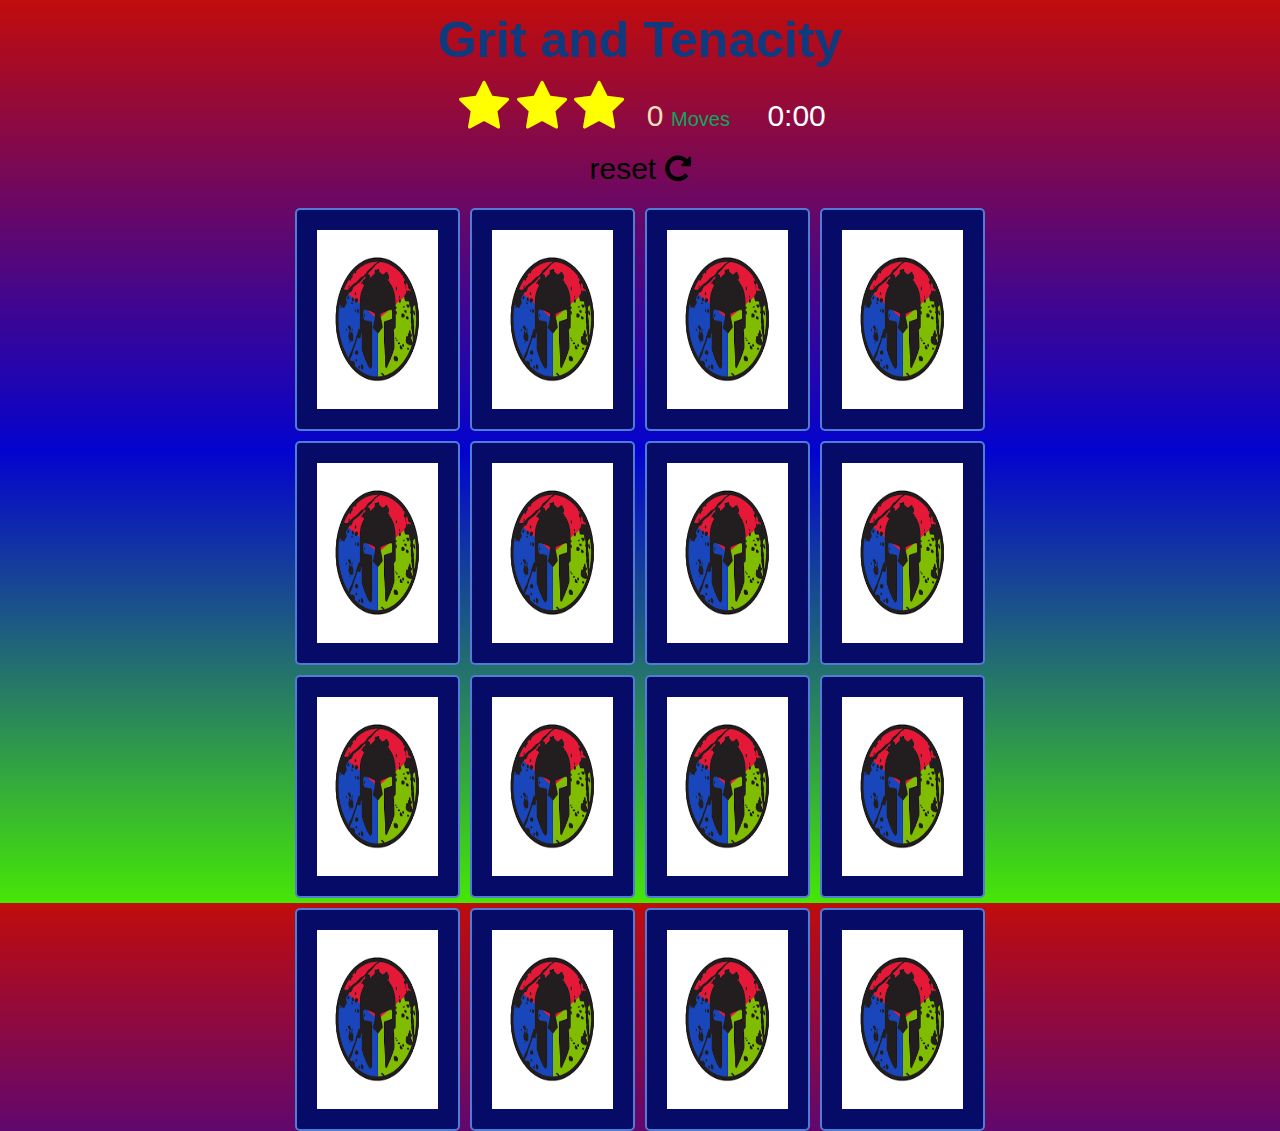
==== index.html @ aaea5014 "first commit" ====
<!DOCTYPE html>
<html lang="en">

<head>
  <meta charset="UTF-8">

  <h1> <title> Ramona's FCC Memory Game </title></h1>

  <link rel="stylesheet" href="css/mem.css">
  <link rel="stylesheet" href="font-awesome-4.7.0/css/font-awesome.min.css">
</head>

<!-- stars -->

<body>

  <div class="container">

    <header>
      <h1 class="title"> Grit and Tenacity </h1>
    </header>

    <!-- ScorePanel stars - timer - reset -->


    <section class="scoreheader">

      <ul class="stars">
        <li>
          <i id="star1" class="fa fa-star fa-2x"></i>
        </li>
        <li>
          <i id="star2" class="fa fa-star fa-2x"></i>
        </li>
        <li>
          <i id="star3" class="fa fa-star fa-2x"></i>
        </li>
      </ul>

      <!--moves -->
      <span class="moves">0</span>
      <span class="move">Moves</span>
      <!--timer-->
      <span class="timer">0:00</span>
    </section>

    <!--restart-->
    <div id= "resetBtn" class = "reset">reset
      <i class="fa fa-repeat"></i>
    </div>
    <!-- </section> -->


    <!--modal Brad Traversy https://www.youtube.com/watch?v=6ophW7Ask_0 need to reset game to Play again button 
    <button id="modalBtn" class="button">Play Again!!!</button>also the reset button-->
    <!--need this inside the modal not outside -->

    <div id="simpleModal" class="modal">
      <div class="modal-content">
        <div class="modal-header">
          <span class="closeBtn">&times;</span>
          <h2> Yeah !!!! </h2>
        </div>

        <div class="modal-body">
          <h3>Congratulations!</h3>
          <div>Your finishing time is
            <div class="clock"> 0:00 </div>          
            <div class= "moves"></div>  
          </div>

            <ul style="list-style-type: none" class="stars">
              <li><i class="fa fa-star"></i></li>
              <li><i class="fa fa-star"></i></li>
              <li><i class="fa fa-star"></i></li>
            </ul>
          

        </div>
        <div class="modal-footer">
          <h3>That's what we got !!!</h3>
          <button id="modalBtn" class="replay" onclick="restartGame()">Play Again!!!</button>


        </div>
      </div>
    </div>

    <!--game board-->
    <section class="fcc memory-game">

      <div class="memory-card" data-card="FtKnox1">
        <img class="front-face" src="img2/FtKnox1.svg" alt="Ft. Knox1" />
        <img class="back-face" src="img2/spartan trifecta helmet.svg" alt="spartan trifecta" />
      </div>

      <div class="memory-card" data-card="FtKnox1">
        <img class="front-face" src="img2/FtKnox1.svg" alt="Ft. Knox1" />
        <img class="back-face" src="img2/spartan trifecta helmet.svg" alt="spartan trifecta" />
      </div>

      <div class="memory-card" data-card="ohioSprint18">
        <img class="front-face" src="img2/ohioSprint18.svg" alt="Ohio" />
        <img class="back-face" src="img2/spartan trifecta helmet.svg" alt="spartan trifecta" />
      </div>

      <div class="memory-card" data-card="ohioSprint18">
        <img class="front-face" src="img2/ohioSprint18.svg" alt="Ohio" />
        <img class="back-face" src="img2/spartan trifecta helmet.svg" alt="spartan trifecta" />
      </div>

      <div class="memory-card" data-card="WD firejump">
        <img class="front-face" src="img2/WD firejump.svg" alt="WD firejump" />
        <img class="back-face" src="img2/spartan trifecta helmet.svg" alt="spartan trifecta" />
      </div>

      <div class="memory-card" data-card="WD firejump">
        <img class="front-face" src="img2/WD firejump.svg" alt="WD firejump" />
        <img class="back-face" src="img2/spartan trifecta helmet.svg" alt="spartan trifecta" />
      </div>

      <div class="memory-card" data-card="WD together">
        <img class="front-face" src="img2/WD together.svg" alt="html" />
        <img class="back-face" src="img2/spartan trifecta helmet.svg" alt="spartan trifecta" />
      </div>

      <div class="memory-card" data-card="WD together">
        <img class="front-face" src="img2/WD together.svg" alt="html" />
        <img class="back-face" src="img2/spartan trifecta helmet.svg" alt="spartan trifecta" />
      </div>

      <div class="memory-card" data-card="warriordash">
        <img class="front-face" src="img2/warriordash.svg" alt="warriordash" />
        <img class="back-face" src="img2/spartan trifecta helmet.svg" alt="spartan trifecta" />
      </div>

      <div class="memory-card" data-card="warriordash">
        <img class="front-face" src="img2/warriordash.svg" alt="warriordash" />
        <img class="back-face" src="img2/spartan trifecta helmet.svg" alt="spartan trifecta" />
      </div>

      <div class="memory-card" data-card="dirty">
        <img class="front-face" src="img2/dirty.svg" alt="Dirty David" />
        <img class="back-face" src="img2/spartan trifecta helmet.svg" alt="spartan trifecta" />
      </div>

      <div class="memory-card" data-card="dirty">
        <img class="front-face" src="img2/dirty.svg" alt="Dirty David" />
        <img class="back-face" src="img2/spartan trifecta helmet.svg" alt="spartan trifecta" />
      </div>

      <div class="memory-card" data-card="FtKnox2">
        <img class="front-face" src="img2/FtKnox2.svg" alt="FT Knox2" />
        <img class="back-face" src="img2/spartan trifecta helmet.svg" alt="spartan trifecta" />
      </div>

      <div class="memory-card" data-card="FtKnox2">
        <img class="front-face" src="img2/FtKnox2.svg" alt="FT Knox2" />
        <img class="back-face" src="img2/spartan trifecta helmet.svg" alt="spartan trifecta" />
      </div>

      <div class="memory-card" data-card="spartan fire jump">
        <img class="front-face" src="img2/spartan fire jump.svg" alt="spartan fire jump" />
        <img class="back-face" src="img2/spartan trifecta helmet.svg" alt="spartan trifecta" />
      </div>

      <div class="memory-card" data-card="spartan fire jump">
        <img class="front-face" src="img2/spartan fire jump.svg" alt="spartana fire jump" />
        <img class="back-face" src="img2/spartan trifecta helmet.svg" alt="spartan trifecta" />
      </div>
     
      <!--background hide -->
      <!--body-->
      <!--heading with title -->
      <!--stats  time/stars/moves-->
      <!--replay buttons yes/no -->
      <!---->
      <!---->
  
  </section>

</div>
  <script src="js/mem2.js"></script>
</body>
</html>
---- css/mem.css ----
* {
    padding: 0;
    margin: 0;
    box-sizing: border-box;
}

.title {
    text-align: center;
    font-weight: bolder;
    color: rgb(15, 58, 126);
    font-size: 50px
}

body {
    width: 100%;
    height: 75%;
    margin: 0;
    padding: 0;
    display: flex;
    background: rgb(75, 13, 100);
    background: linear-gradient(rgb(192, 12, 12),rgb(3, 3, 207),rgb(70, 231, 6));
    /* height: 80vh;
    display: flex;
    background: rgb(75, 13, 100);*/
}
.shooter {
    width: 100%;
    height: auto;
}
.footer-img {
    display: block;
    margin-left: auto;
    margin-right: auto;
    width: 200px;
    position: absolute;
    /* height: auto; */
    
}
.container {
    display: flex;
    justify-content: center;
    align-items: center;
    flex-direction: column;
    margin: 0 auto;
}

.memory-game {
    width: 700px;
    height: 700px;
    margin: auto;
    margin-top: 10px;
    display: flex;
    flex-wrap: wrap;
    perspective: 800px;
}

/*psuedo class learned about this last week with Judi */
.memory-card {
    width: calc(25% - 10px);
    height: calc(33.333% - 10px);
    margin: 5px;
    position: relative;
    transform: scale(1);
    transform-style: preserve-3d;
    transition: transform .5s;
}

.memory-card:active {
    transform: scale(.97);
    transition: transform .2s;
}

.memory-card.flip {
    transform: rotateY(180deg);
}

.front-face,
.back-face {
    width: 100%;
    height: 100%;
    padding: 20px;
    position: absolute;
    border-radius: 5px;
    background: rgb(5, 11, 102);
    border: 2px solid rgba(90, 138, 228, 0.89);
    backface-visibility: hidden;
}

.front-face {
    transform: rotateY(180deg);
}

/*score panel*/
.scoreheader {
    text-align: left;
    width: 350;
    margin-bottom: 5px;
    margin-left: 5px;
}

.scoreheader .stars {
    margin: 0;
    padding: 0;
    display: inline-block;
    margin: 0 15px 0 0;
}

.scoreheader .stars li {
    list-style: none;
    display: inline-block;
    color: yellow;
    font-size: 30;
}

#resetBtn {
    float: center;
    cursor: pointer;
    /* padding-left: 70px; */
    font-size: 30px;
    /* margin-left: 15em; */
  
}

.scoreheader .moves {
    font-size: 30px;
    color: wheat;
    margin-right: auto;
}

.scoreheader .move {
    font-size: 20px;
    color: rgb(7, 170, 94);
    margin-left: em10px;
}

.scoreheader .timer {
    font-size: 30px;
    color: white;
    margin-left: 1em;
}

/*Modal - Brad Traversy https://www.youtube.com/watch?v=6ophW7Ask_0*/
body {
    font-family: Arial, Helvetica, sans-serif;
    font-size: 27px;
    line-height: 1.6;
}

.button {
    background-color: rgb(20, 163, 92);
    padding: 1em 2em;
    color: #fff;
    border: 0;
}

.replay {
    background-color: rgb(20, 163, 92);
    padding: 1em 2em;
    color: #fff;
    border: 0;
    /* margin-left: 14em; */
}

.button:hover {
    background: rgb(0, 12, 4);
}

.modal {
    display: none;
    position: fixed;
    z-index: 1;
    left: 0;
    top: 0;
    height: 100%;
    width: 100%;
    overflow: auto;
    background-color: rgba(7, 1, 17, 0.4);
}

.modal-content {
    background-color: #15f032;
    margin: 30% auto;
    width: 40%;
    box-shadow: 0 5px 8px 0 rgba(0, 0, 0, 0.2), 0 7px 20px 0 rgba(0, 0, 0, 0.17);
    animation-name: modalopen;
    animation-duration: 3s;
    text-align: center;
}

.modal-header h2,
.modal-footer h3 {
    margin: 0;
}

.modal-header {
    background: blueviolet;
    background: linear-gradient(rgb(9, 143, 27), rgb(51, 33, 151));
    padding: 15px;
    color: #f4f4f4;
    text-align: center;
}

.modal-body {
    padding: 10px 20px;
}

.modal-footer {
    
    background: linear-gradient(rgb(14, 214, 7),rgb(138, 2, 2),rgb(4, 2, 105));
    padding: 10px;
    color: #f4f4f4;
    text-align: center;
}

.closeBtn {
    color: rgb(46, 21, 92);
    float: right;
    font-size: 30px;
    color: wheat;
}

.closeBtn:hover,
.closeBtn:focus {
    color: black;
    text-decoration: none;
    cursor: pointer;
}

@keyframes modalopen {
    from {
        opacity: 0
    }

    to {
        opacity: 1
    }
}
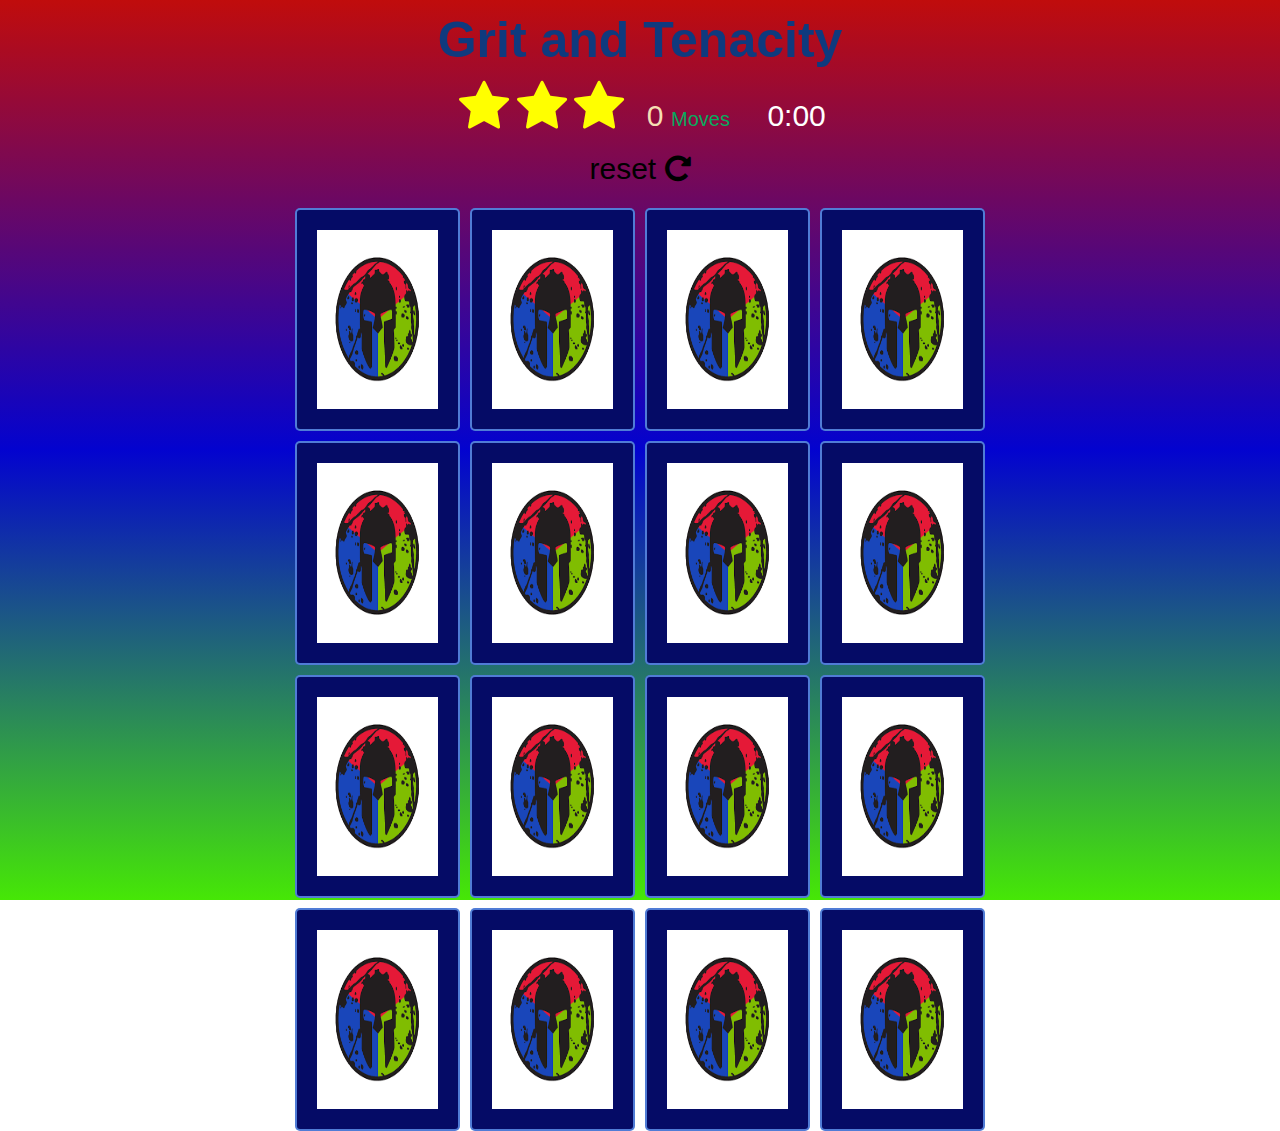
==== commit 950271ce: "added view port to HTML" ====
--- a/index.html
+++ b/index.html
@@ -3,7 +3,7 @@
 
 <head>
   <meta charset="UTF-8">
-
+  <meta name="viewport" content="width=device-width, initial-scale=1.0">
   <h1> <title> Ramona's FCC Memory Game </title></h1>
 
   <link rel="stylesheet" href="css/mem.css">
@@ -58,30 +58,31 @@
     <div id="simpleModal" class="modal">
       <div class="modal-content">
         <div class="modal-header">
+            
           <span class="closeBtn">&times;</span>
-          <h2> Yeah !!!! </h2>
+          <h2> Yeah !!! </h2>
         </div>
 
         <div class="modal-body">
-          <h3>Congratulations!</h3>
+          <!-- <h3>Congratulations!</h3> -->
+          <img class="front-face" src="img2/mona shooting.jpg" alt="shooter" />
           <div>Your finishing time is
             <div class="clock"> 0:00 </div>          
             <div class= "moves"></div>  
+
           </div>
-
-            <ul style="list-style-type: none" class="stars">
+          <img class = "shooter" src="img2/mona shooting.jpg" alt="shooter" />
+            <!-- <ul style="list-style-type: none" class="stars">
               <li><i class="fa fa-star"></i></li>
               <li><i class="fa fa-star"></i></li>
-              <li><i class="fa fa-star"></i></li>
-            </ul>
-          
+              <li><i class="fa fa-star"></i></li> -->
+            </ul>        
+        </div>
 
-        </div>
-        <div class="modal-footer">
-          <h3>That's what we got !!!</h3>
+        <div class="modal-footer">           
+          <h3>You killed it!!!!</h3>
+          <!-- <img class="footer-img" src="img2/spartan_race_logo.svg" alt="shooter" />           -->
           <button id="modalBtn" class="replay" onclick="restartGame()">Play Again!!!</button>
-
-
         </div>
       </div>
     </div>
--- a/css/mem.css
+++ b/css/mem.css
@@ -19,6 +19,9 @@
     display: flex;
     background: rgb(75, 13, 100);
     background: linear-gradient(rgb(192, 12, 12),rgb(3, 3, 207),rgb(70, 231, 6));
+    background-repeat: no-repeat;
+    background-attachment: fixed;
+    
     /* height: 80vh;
     display: flex;
     background: rgb(75, 13, 100);*/
@@ -28,12 +31,13 @@
     height: auto;
 }
 .footer-img {
-    display: block;
+    /* display: block; */
     margin-left: auto;
     margin-right: auto;
     width: 200px;
     position: absolute;
-    /* height: auto; */
+    height: auto;
+    justify-content: center;
     
 }
 .container {
@@ -166,21 +170,21 @@
 }
 
 .modal {
+    position:absolute;
     display: none;
-    position: fixed;
     z-index: 1;
-    left: 0;
-    top: 0;
+    top:100px;
+    width: 100%;
     height: 100%;
-    width: 100%;
-    overflow: auto;
+    /*overflow: auto;*/
     background-color: rgba(7, 1, 17, 0.4);
 }
 
 .modal-content {
     background-color: #15f032;
-    margin: 30% auto;
+    /*margin: 30% auto;*/
     width: 40%;
+    margin: auto;
     box-shadow: 0 5px 8px 0 rgba(0, 0, 0, 0.2), 0 7px 20px 0 rgba(0, 0, 0, 0.17);
     animation-name: modalopen;
     animation-duration: 3s;
@@ -189,7 +193,7 @@
 
 .modal-header h2,
 .modal-footer h3 {
-    margin: 0;
+    /*margin: 0;*/
 }
 
 .modal-header {
@@ -234,4 +238,8 @@
     to {
         opacity: 1
     }
-}+/* }
+.modalStars {
+    list-style: none;
+    display: inline-block;
+} */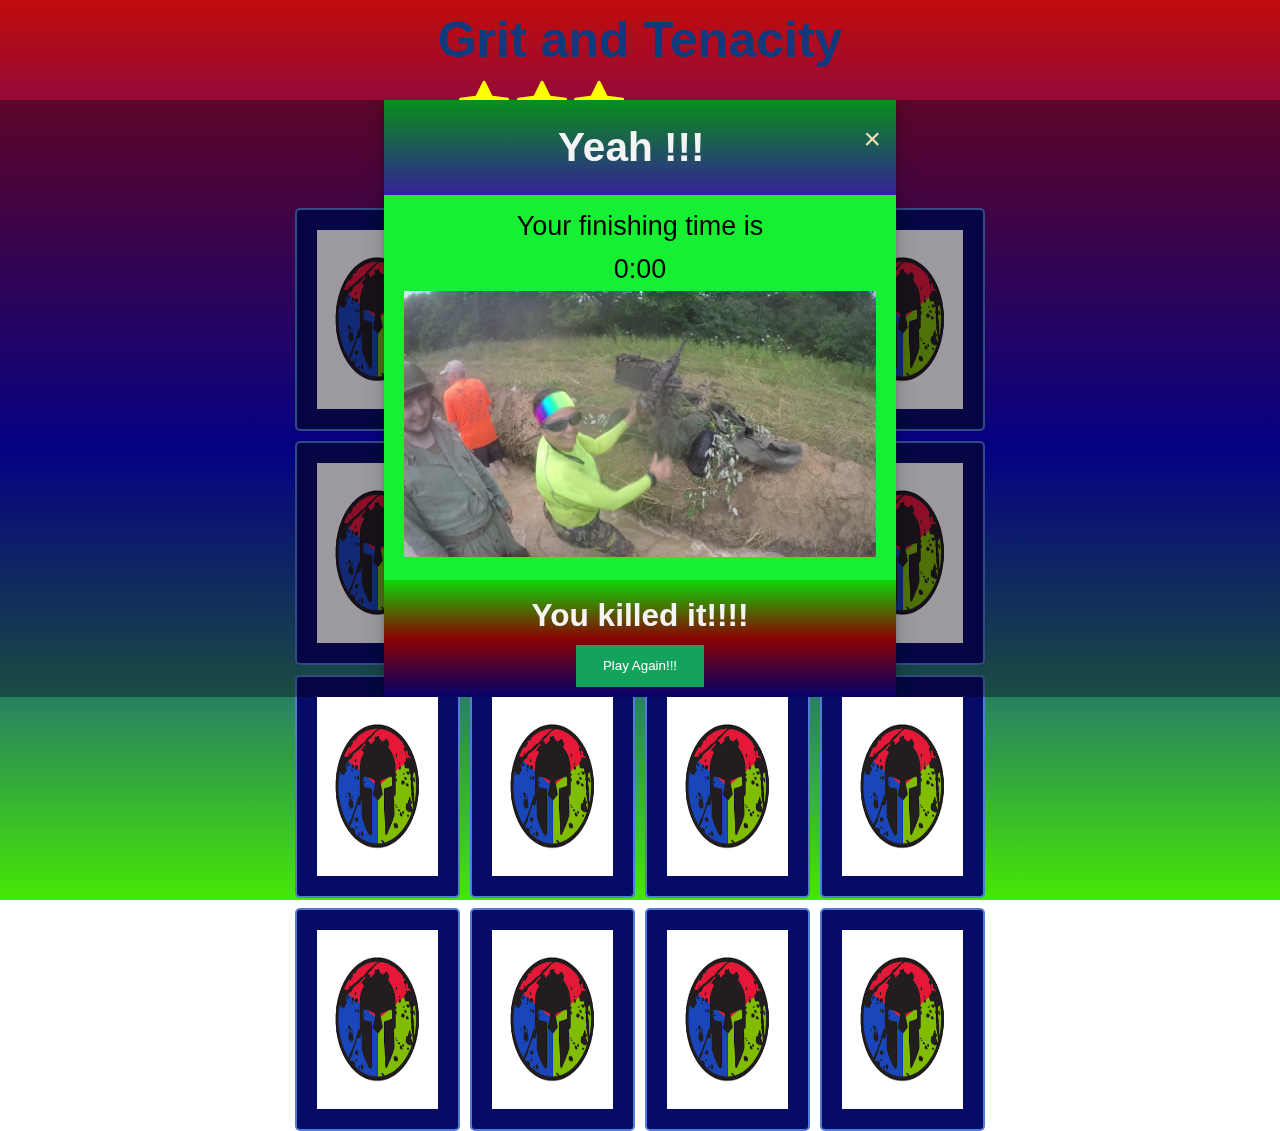
==== commit 6bb0aeb6: "fixed modal overflow" ====
--- a/index.html
+++ b/index.html
@@ -3,7 +3,7 @@
 
 <head>
   <meta charset="UTF-8">
-  <meta name="viewport" content="width=device-width, initial-scale=1.0">
+
   <h1> <title> Ramona's FCC Memory Game </title></h1>
 
   <link rel="stylesheet" href="css/mem.css">
@@ -181,6 +181,6 @@
   </section>
 
 </div>
-  <script src="js/mem2.js"></script>
+  <!--<script src="js/mem2.js"></script>-->
 </body>
 </html>--- a/css/mem.css
+++ b/css/mem.css
@@ -171,12 +171,12 @@
 
 .modal {
     position:absolute;
-    display: none;
+    /*display: none;*/
     z-index: 1;
     top:100px;
     width: 100%;
-    height: 100%;
-    /*overflow: auto;*/
+    margin: auto;
+    overflow: hidden;
     background-color: rgba(7, 1, 17, 0.4);
 }
 
